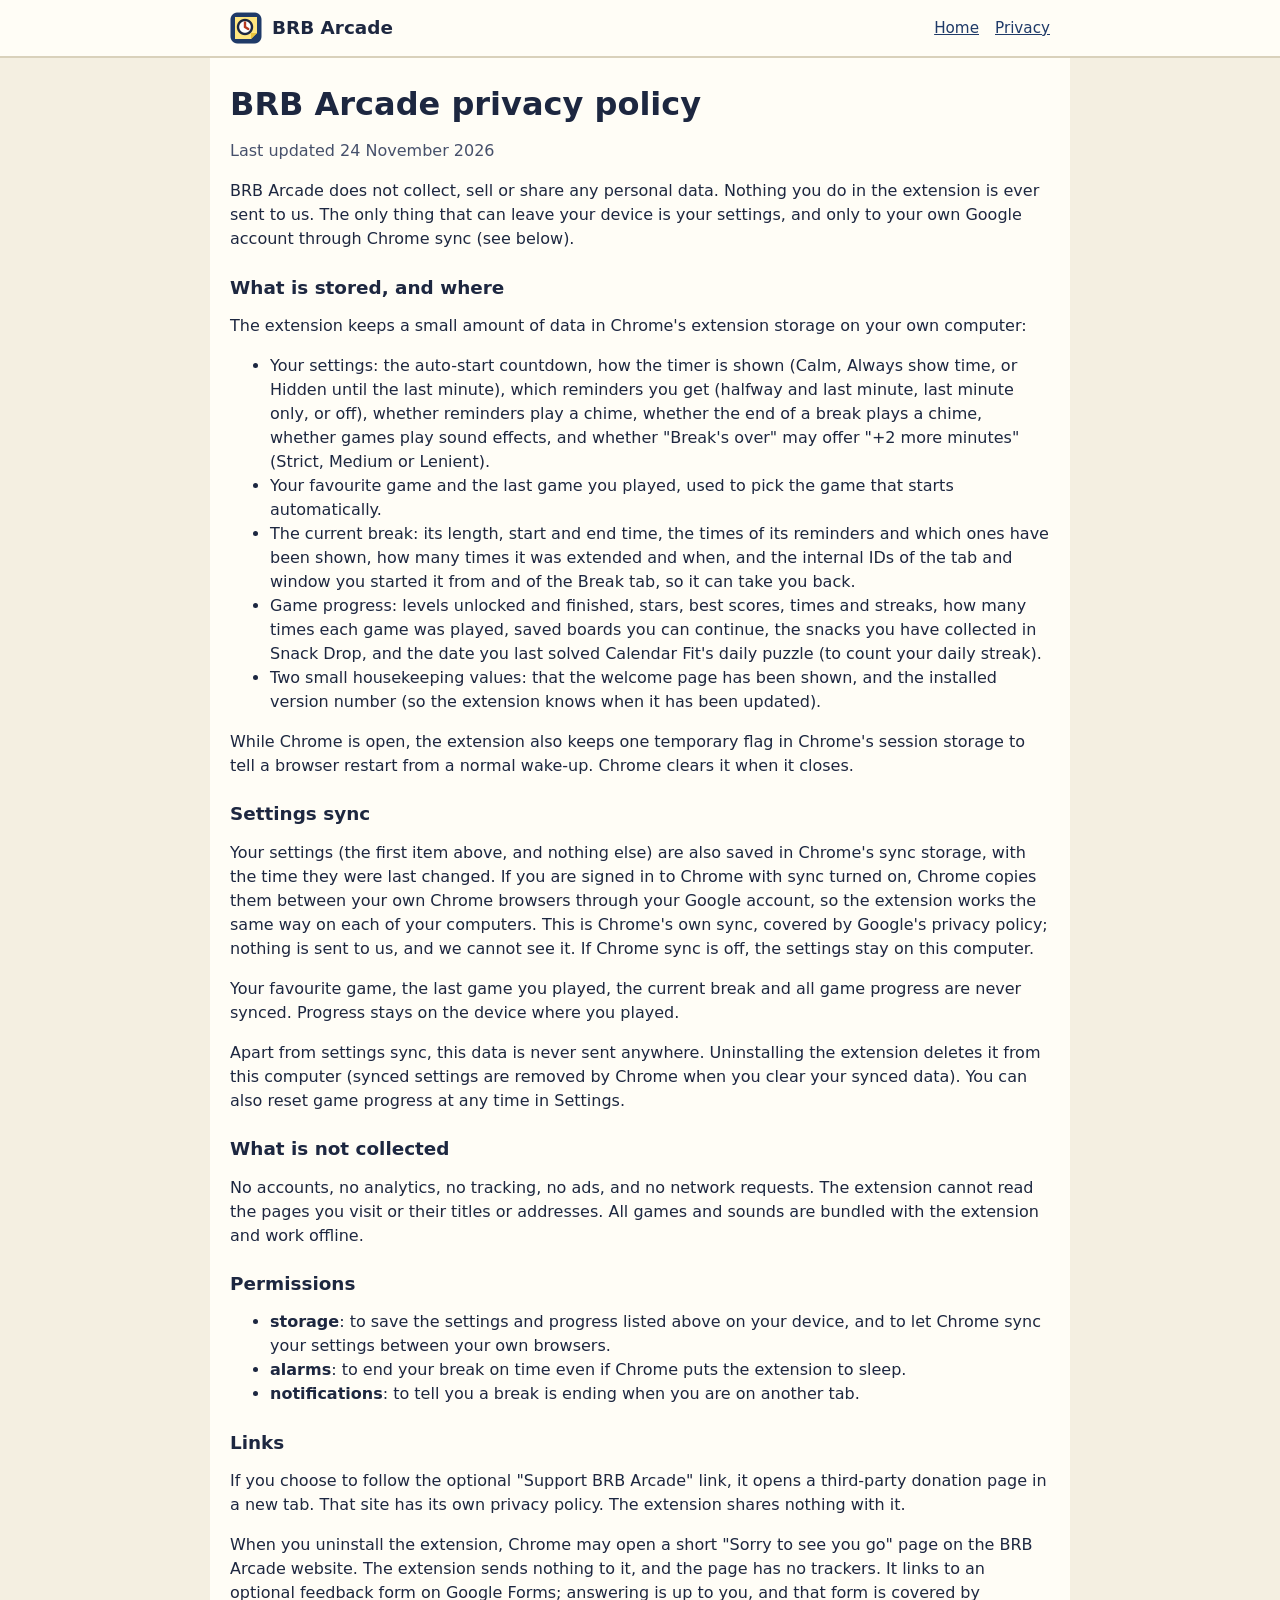
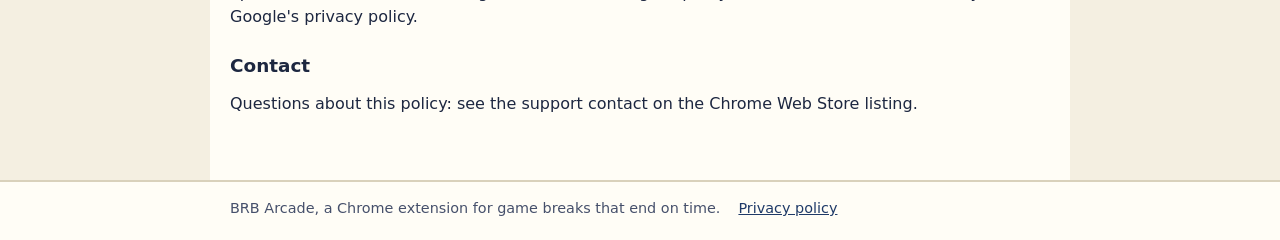
==== privacy.html @ 5f86d479 "Add files via upload" ====
<!doctype html>
<html lang="en">
<head>
  <meta charset="utf-8">
  <meta name="viewport" content="width=device-width, initial-scale=1">
  <title>Privacy policy - BRB Arcade</title>
  <meta name="description" content="The BRB Arcade privacy policy. No data collected, no tracking.">
  <meta name="referrer" content="no-referrer">
  <link rel="icon" href="favicon.svg" type="image/svg+xml">
  <link rel="icon" href="favicon.png" type="image/png" sizes="32x32">
  <link rel="canonical" href="https://sutha-p.github.io/brb-arcade/privacy.html">
  <link rel="stylesheet" href="style.css">
</head>
<body>
  <a class="skip" href="#main">Skip to content</a>
  <header class="site-head">
    <div class="wrap">
      <a class="brand" href="https://sutha-p.github.io/brb-arcade/"><img src="favicon.png" alt="" width="32" height="32">BRB Arcade</a>
      <nav class="site-nav" aria-label="Site">
        <a href="https://sutha-p.github.io/brb-arcade/">Home</a>
        <a href="https://sutha-p.github.io/brb-arcade/privacy.html">Privacy</a>
      </nav>
    </div>
  </header>
  <!-- Keep the text inside <main> the same as extension/privacy.html (npm run validate checks it). -->
  <main id="main" class="page policy">
    <h1>BRB Arcade privacy policy</h1>
    <p class="muted">Last updated 24 November 2026</p>

    <p>BRB Arcade does not collect, sell or share any personal data. Nothing you do in the extension is ever sent to us. The only thing that can leave your device is your settings, and only to your own Google account through Chrome sync (see below).</p>

    <h2>What is stored, and where</h2>
    <p>The extension keeps a small amount of data in Chrome's extension storage on your own computer:</p>
    <ul>
      <li>Your settings: the auto-start countdown, how the timer is shown (Calm, Always show time, or Hidden until the last minute), which reminders you get (halfway and last minute, last minute only, or off), whether reminders play a chime, whether the end of a break plays a chime, whether games play sound effects, and whether "Break's over" may offer "+2 more minutes" (Strict, Medium or Lenient).</li>
      <li>Your favourite game and the last game you played, used to pick the game that starts automatically.</li>
      <li>The current break: its length, start and end time, the times of its reminders and which ones have been shown, how many times it was extended and when, and the internal IDs of the tab and window you started it from and of the Break tab, so it can take you back.</li>
      <li>Game progress: levels unlocked and finished, stars, best scores, times and streaks, how many times each game was played, saved boards you can continue, the snacks you have collected in Snack Drop, and the date you last solved Calendar Fit's daily puzzle (to count your daily streak).</li>
      <li>Two small housekeeping values: that the welcome page has been shown, and the installed version number (so the extension knows when it has been updated).</li>
    </ul>
    <p>While Chrome is open, the extension also keeps one temporary flag in Chrome's session storage to tell a browser restart from a normal wake-up. Chrome clears it when it closes.</p>
    <h2>Settings sync</h2>
    <p>Your settings (the first item above, and nothing else) are also saved in Chrome's sync storage, with the time they were last changed. If you are signed in to Chrome with sync turned on, Chrome copies them between your own Chrome browsers through your Google account, so the extension works the same way on each of your computers. This is Chrome's own sync, covered by Google's privacy policy; nothing is sent to us, and we cannot see it. If Chrome sync is off, the settings stay on this computer.</p>
    <p>Your favourite game, the last game you played, the current break and all game progress are never synced. Progress stays on the device where you played.</p>

    <p>Apart from settings sync, this data is never sent anywhere. Uninstalling the extension deletes it from this computer (synced settings are removed by Chrome when you clear your synced data). You can also reset game progress at any time in Settings.</p>

    <h2>What is not collected</h2>
    <p>No accounts, no analytics, no tracking, no ads, and no network requests. The extension cannot read the pages you visit or their titles or addresses. All games and sounds are bundled with the extension and work offline.</p>

    <h2>Permissions</h2>
    <ul>
      <li><strong>storage</strong>: to save the settings and progress listed above on your device, and to let Chrome sync your settings between your own browsers.</li>
      <li><strong>alarms</strong>: to end your break on time even if Chrome puts the extension to sleep.</li>
      <li><strong>notifications</strong>: to tell you a break is ending when you are on another tab.</li>
    </ul>

    <h2>Links</h2>
    <p>If you choose to follow the optional "Support BRB Arcade" link, it opens a third-party donation page in a new tab. That site has its own privacy policy. The extension shares nothing with it.</p>
    <p>When you uninstall the extension, Chrome may open a short "Sorry to see you go" page on the BRB Arcade website. The extension sends nothing to it, and the page has no trackers. It links to an optional feedback form on Google Forms; answering is up to you, and that form is covered by Google's privacy policy.</p>

    <h2>Contact</h2>
    <!-- TODO(Sutha): add a contact email or support page before publishing. -->
    <p>Questions about this policy: see the support contact on the Chrome Web Store listing.</p>
  </main>
  <footer class="site-foot">
    <div class="wrap">
      <span class="muted">BRB Arcade, a Chrome extension for game breaks that end on time.</span>
      <a href="https://sutha-p.github.io/brb-arcade/privacy.html">Privacy policy</a>
    </div>
  </footer>
</body>
</html>
---- style.css ----
/* BRB Arcade site: same paper, sticky notes and navy ink as the extension.
   System fonts only, no external resources. Text colour pairs are 4.5:1 or more. */
:root {
  --paper: #fffdf6;
  --paper-2: #f4efe1;
  --ink: #1d2740;
  --ink-soft: #46506b;
  --navy: #1f3a68;
  --navy-dark: #152a4d;
  --sticky: #ffe680;
  --sticky-dark: #f5d24a;
  --mint: #cfeedd;
  --pink: #ffd6e0;
  --sky: #d5e8ff;
  --line: #d9d1bb;
  --focus: #0b57d0;
  --radius: 12px;
  --shadow: 0 2px 0 rgba(29, 39, 64, 0.15), 0 6px 18px rgba(29, 39, 64, 0.08);
  font-family: system-ui, -apple-system, "Segoe UI", Roboto, Ubuntu, sans-serif;
  color: var(--ink);
  background: var(--paper-2);
}
* { box-sizing: border-box; }
body { margin: 0; line-height: 1.5; }
h1, h2, h3 { line-height: 1.15; margin: 0 0 0.4em; }
a { color: var(--navy); }
a:hover { color: var(--navy-dark); }
:focus-visible { outline: 3px solid var(--focus); outline-offset: 2px; }
.skip { position: absolute; left: -999px; top: 8px; background: #fff; padding: 8px 12px; }
.skip:focus { left: 8px; }

.site-head { background: var(--paper); border-bottom: 2px solid var(--line); }
.site-head .wrap { display: flex; align-items: center; justify-content: space-between; gap: 12px; flex-wrap: wrap; padding-top: 12px; padding-bottom: 12px; }
.brand { display: flex; align-items: center; gap: 10px; font-weight: 800; font-size: 1.15rem; color: var(--ink); text-decoration: none; }
.site-nav { display: flex; gap: 16px; flex-wrap: wrap; font-size: 0.95rem; }

.wrap { max-width: 860px; margin: 0 auto; padding-left: 20px; padding-right: 20px; }
.page { padding-top: 28px; padding-bottom: 48px; }
.hero { display: flex; align-items: center; gap: 20px; flex-wrap: wrap; margin-bottom: 8px; }
.hero h1 { font-size: 2rem; margin: 0; }
.lead { font-size: 1.15rem; max-width: 40em; }
.muted { color: var(--ink-soft); }
.small { font-size: 0.9rem; }

.btn {
  display: inline-block; font: inherit; font-weight: 700; text-decoration: none;
  border-radius: 10px; border: 2px solid var(--navy); background: #fff; color: var(--navy);
  padding: 0.6em 1.1em; min-height: 44px; line-height: 1.4;
}
.btn:hover { background: var(--sky); }
.btn-primary { background: var(--navy); color: #fff; }
.btn-primary:hover { background: var(--navy-dark); color: #fff; }
.actions { display: flex; gap: 12px; flex-wrap: wrap; margin: 18px 0; }

.sheet { background: var(--paper); border: 2px solid var(--line); border-radius: var(--radius); padding: 18px 22px; margin: 18px 0; box-shadow: var(--shadow); }
.sheet h2 { font-size: 1.25rem; }

.steps { list-style: none; padding: 0; margin: 18px 0; display: grid; grid-template-columns: repeat(auto-fit, minmax(190px, 1fr)); gap: 14px; counter-reset: s; }
.steps li { background: var(--sticky); border: 2px solid var(--sticky-dark); border-radius: 6px; padding: 16px; box-shadow: var(--shadow); counter-increment: s; }
.steps li:nth-child(2) { background: var(--mint); border-color: #7cc9a3; }
.steps li:nth-child(3) { background: var(--pink); border-color: #f08eaa; }
.steps li::before { content: counter(s); display: block; font-size: 1.8rem; font-weight: 900; }
.steps h3 { font-size: 1.1rem; }
.steps p { margin: 0; }

.games { list-style: none; padding: 0; margin: 12px 0 0; display: grid; grid-template-columns: repeat(auto-fill, minmax(190px, 1fr)); gap: 8px; }
.games li { background: #fff; border: 2px solid var(--line); border-radius: 8px; padding: 8px 12px; font-weight: 600; }

main.policy { max-width: 860px; margin: 0 auto; padding-left: 20px; padding-right: 20px; background: var(--paper); }
.policy h2 { margin-top: 1.4em; font-size: 1.15rem; }
.center { text-align: center; }
.center .actions { justify-content: center; }

.site-foot { border-top: 2px solid var(--line); background: var(--paper); font-size: 0.9rem; }
.site-foot .wrap { display: flex; gap: 18px; flex-wrap: wrap; padding-top: 16px; padding-bottom: 20px; }

@media (max-width: 400px) {
  .wrap { padding-left: 12px; padding-right: 12px; }
  .hero h1 { font-size: 1.6rem; }
  .sheet { padding: 14px; }
}
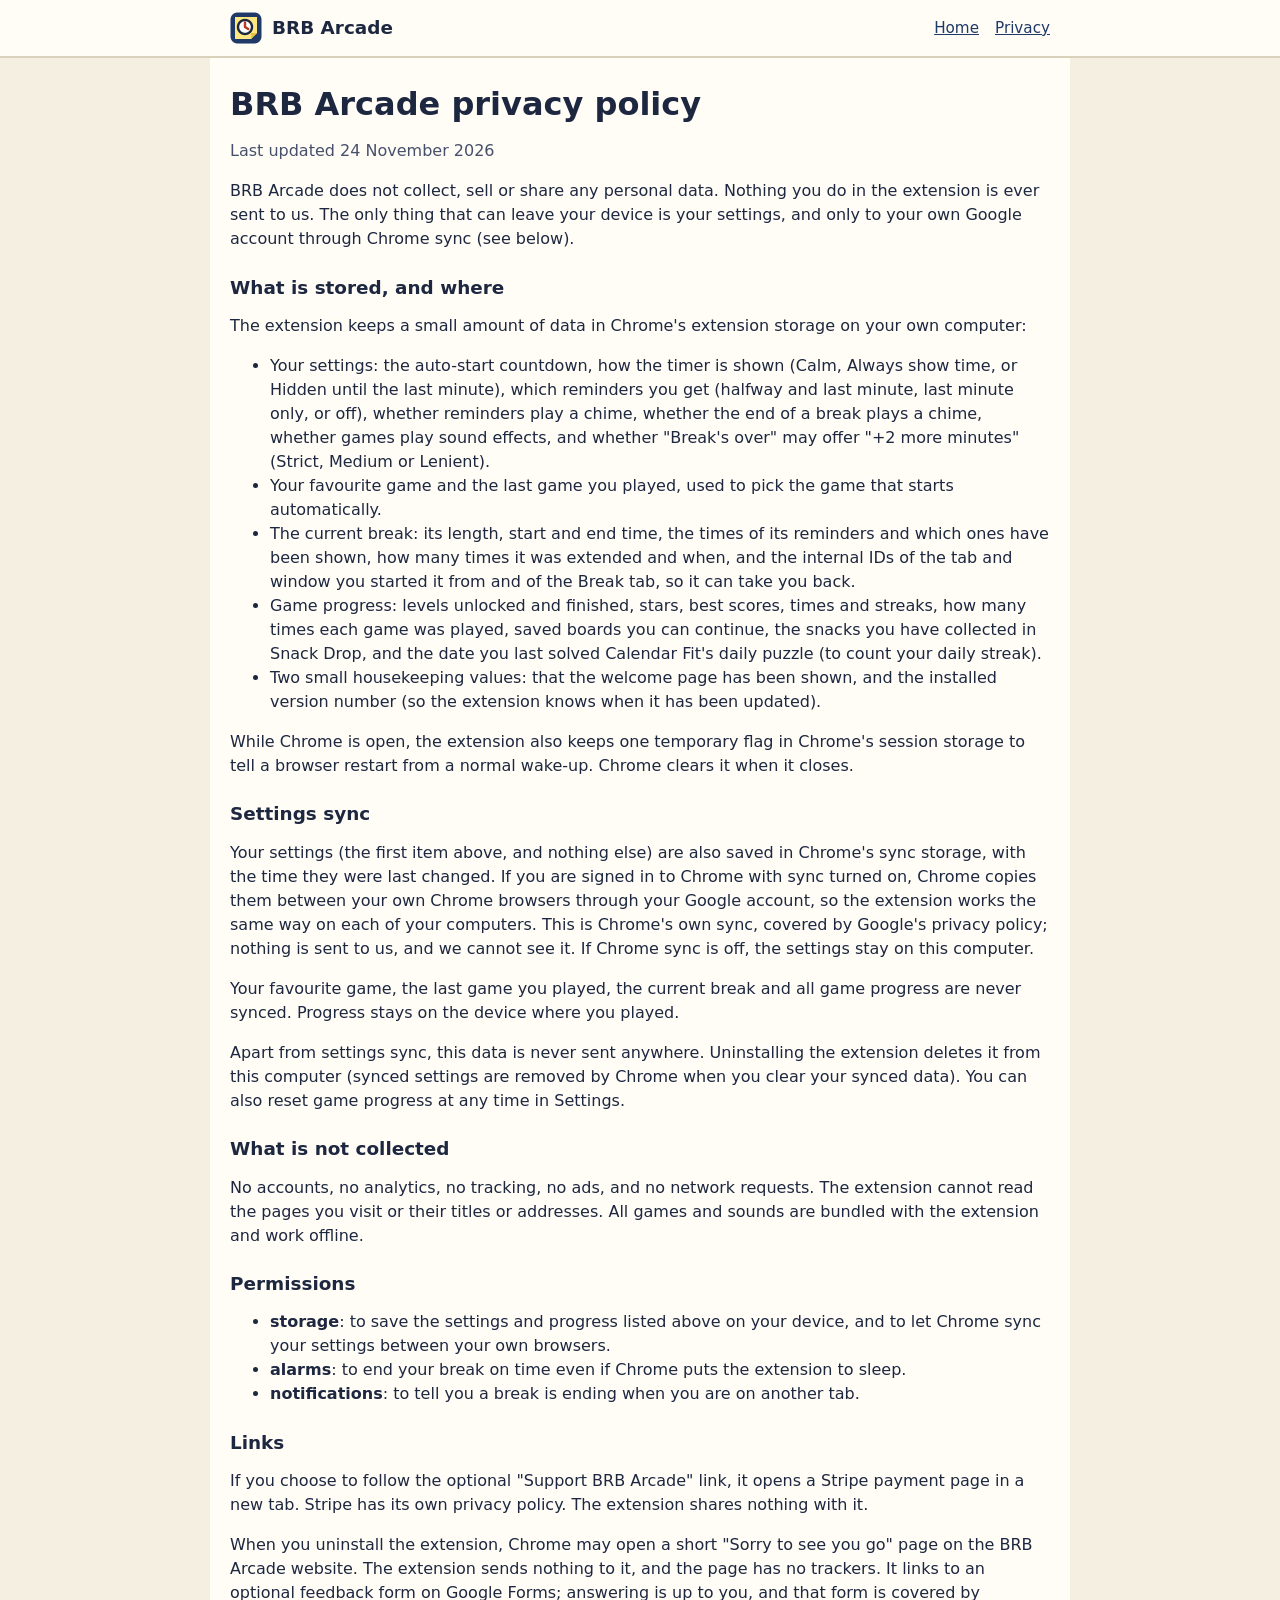
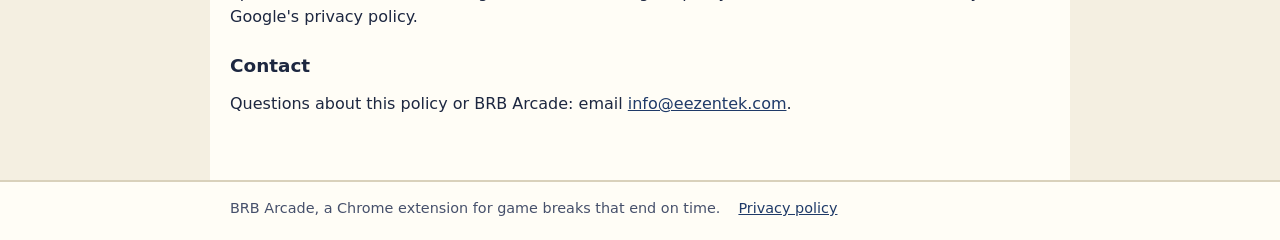
==== commit b4aea818: "Add files via upload" ====
--- a/privacy.html
+++ b/privacy.html
@@ -56,12 +56,11 @@
     </ul>
 
     <h2>Links</h2>
-    <p>If you choose to follow the optional "Support BRB Arcade" link, it opens a third-party donation page in a new tab. That site has its own privacy policy. The extension shares nothing with it.</p>
+    <p>If you choose to follow the optional "Support BRB Arcade" link, it opens a Stripe payment page in a new tab. Stripe has its own privacy policy. The extension shares nothing with it.</p>
     <p>When you uninstall the extension, Chrome may open a short "Sorry to see you go" page on the BRB Arcade website. The extension sends nothing to it, and the page has no trackers. It links to an optional feedback form on Google Forms; answering is up to you, and that form is covered by Google's privacy policy.</p>
 
     <h2>Contact</h2>
-    <!-- TODO(Sutha): add a contact email or support page before publishing. -->
-    <p>Questions about this policy: see the support contact on the Chrome Web Store listing.</p>
+    <p>Questions about this policy or BRB Arcade: email <a href="mailto:info@eezentek.com">info@eezentek.com</a>.</p>
   </main>
   <footer class="site-foot">
     <div class="wrap">
--- a/style.css
+++ b/style.css
@@ -50,6 +50,8 @@
 .btn:hover { background: var(--sky); }
 .btn-primary { background: var(--navy); color: #fff; }
 .btn-primary:hover { background: var(--navy-dark); color: #fff; }
+.btn-soon, .btn-soon:hover { background: var(--paper); color: var(--ink-soft); border-style: dashed; border-color: var(--ink-soft); cursor: default; }
+[hidden] { display: none !important; }
 .actions { display: flex; gap: 12px; flex-wrap: wrap; margin: 18px 0; }
 
 .sheet { background: var(--paper); border: 2px solid var(--line); border-radius: var(--radius); padding: 18px 22px; margin: 18px 0; box-shadow: var(--shadow); }
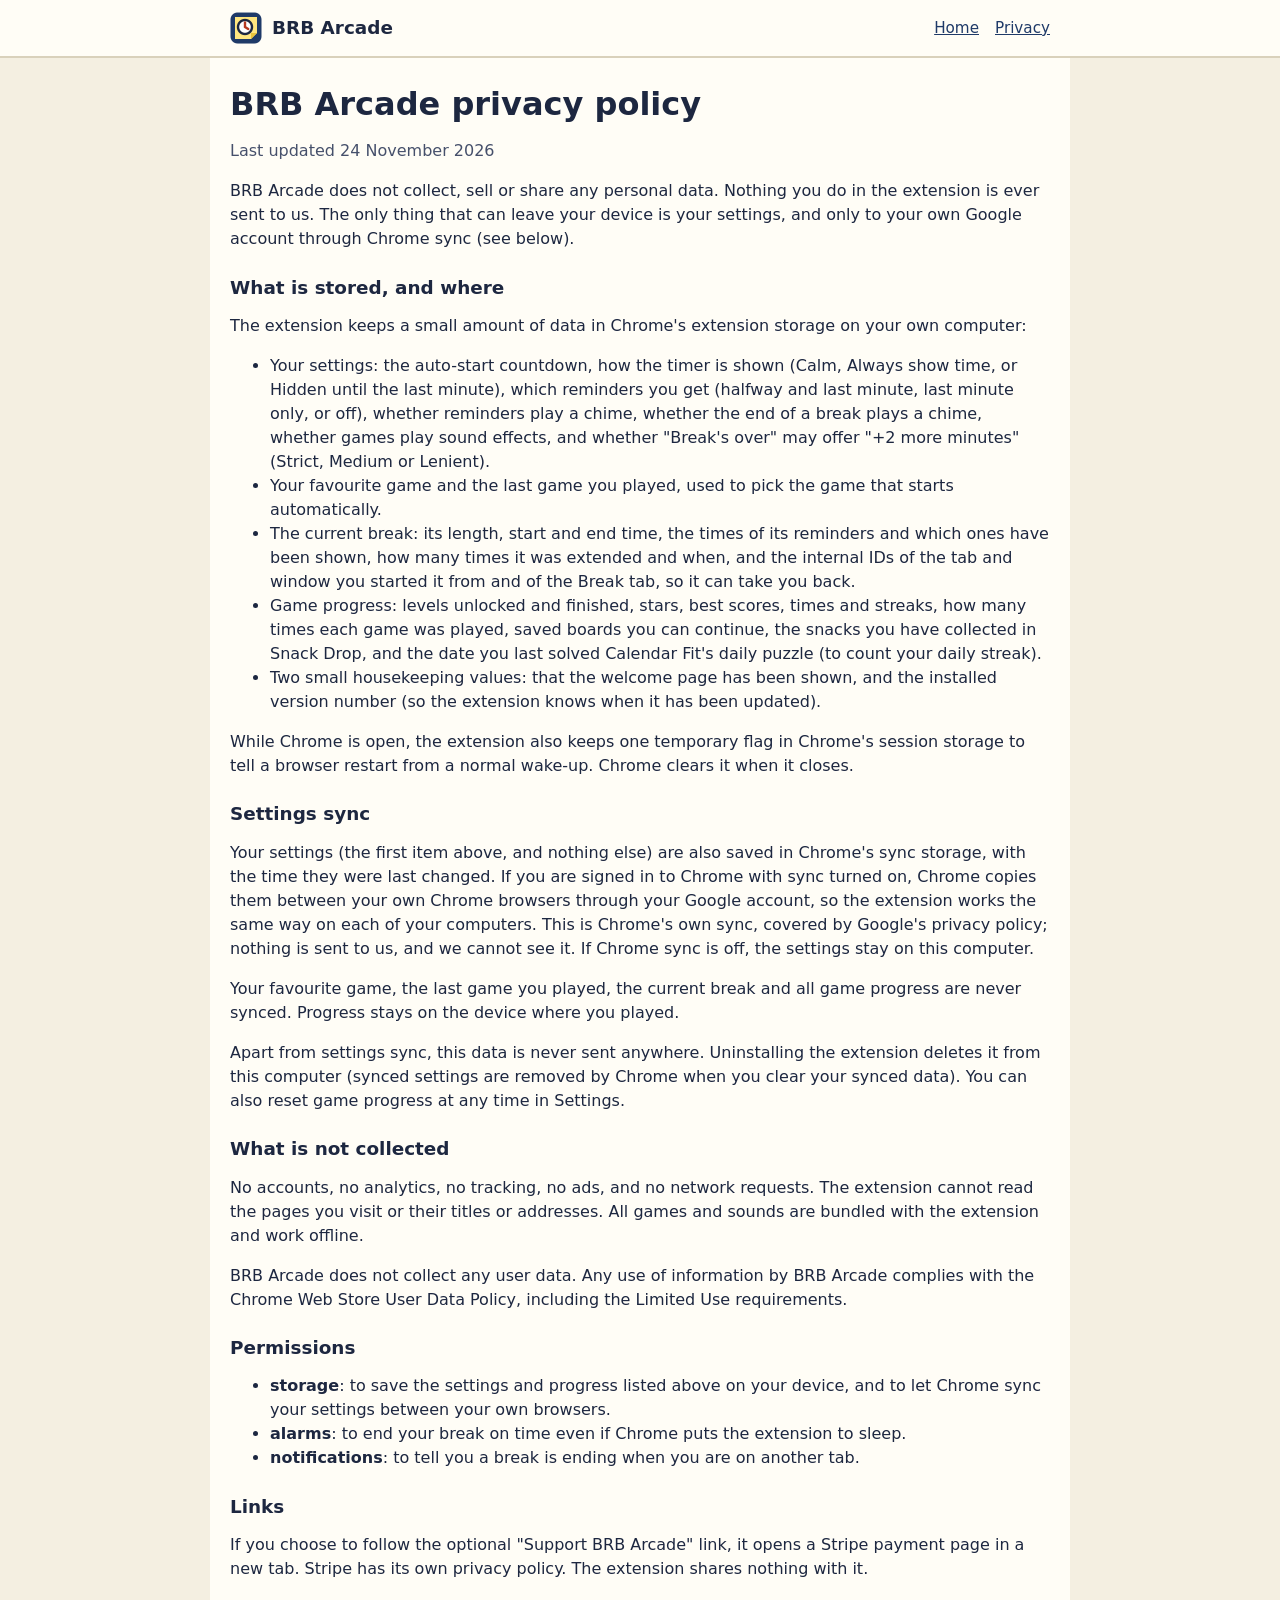
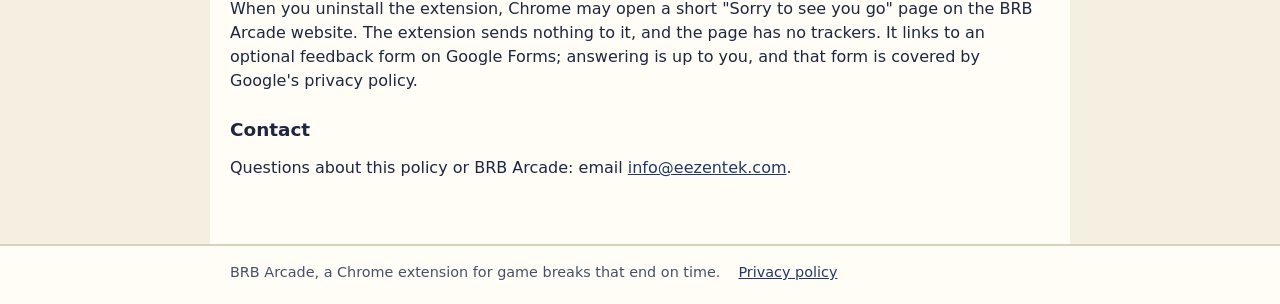
==== commit 9f249536: "Add files via upload" ====
--- a/privacy.html
+++ b/privacy.html
@@ -47,6 +47,7 @@
 
     <h2>What is not collected</h2>
     <p>No accounts, no analytics, no tracking, no ads, and no network requests. The extension cannot read the pages you visit or their titles or addresses. All games and sounds are bundled with the extension and work offline.</p>
+    <p>BRB Arcade does not collect any user data. Any use of information by BRB Arcade complies with the Chrome Web Store User Data Policy, including the Limited Use requirements.</p>
 
     <h2>Permissions</h2>
     <ul>
